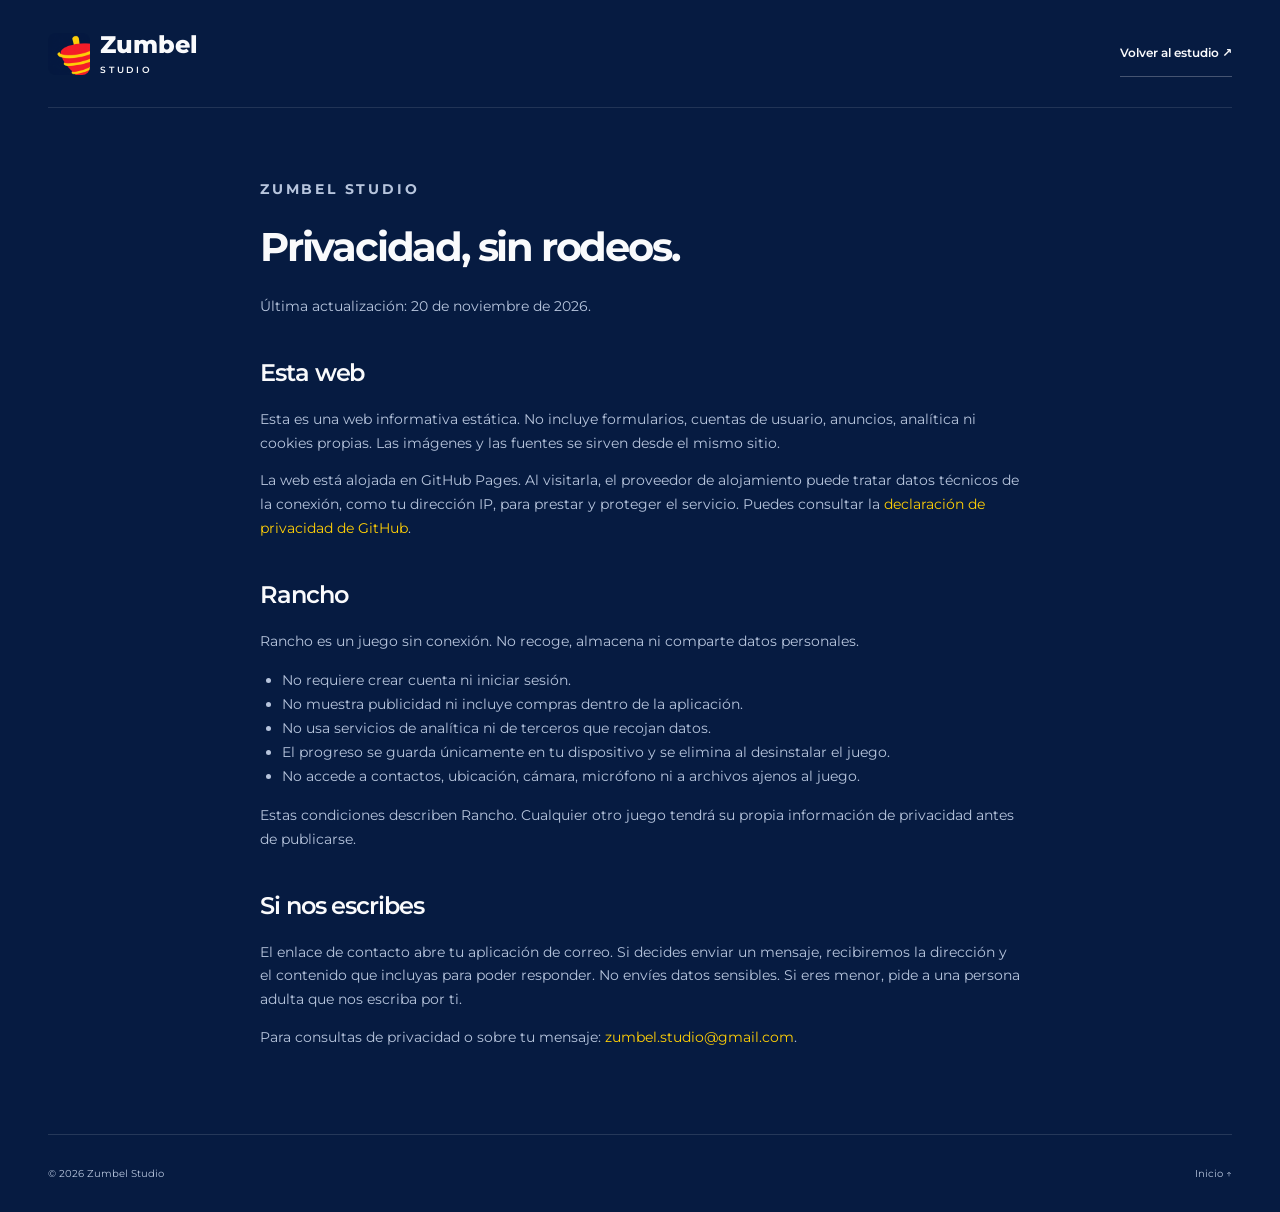
==== privacidad.html @ a20af43f "Publish Zumbel Studio website with original branding and game gallery" ====
<!doctype html><html lang="es"><head><meta charset="utf-8"><meta name="viewport" content="width=device-width,initial-scale=1"><meta name="theme-color" content="#061b41"><title>Privacidad · Zumbel Studio</title><link rel="icon" href="assets/favicon.png"><link rel="stylesheet" href="styles.css"></head><body><header class="header wrap"><a class="brand" href="index.html"><img src="assets/favicon.png" width="42" height="42" alt=""><span>Zumbel<span class="studio">STUDIO</span></span></a><a class="text-link" href="index.html">Volver al estudio ↗</a></header><main class="legal wrap"><p class="eyebrow">ZUMBEL STUDIO</p><h1>Privacidad, sin rodeos.</h1><p>Última actualización: 20 de noviembre de 2026.</p><h2>Esta web</h2><p>Esta es una web informativa estática. No incluye formularios, cuentas de usuario, anuncios, analítica ni cookies propias. Las imágenes y las fuentes se sirven desde el mismo sitio.</p><p>La web está alojada en GitHub Pages. Al visitarla, el proveedor de alojamiento puede tratar datos técnicos de la conexión, como tu dirección IP, para prestar y proteger el servicio. Puedes consultar la <a href="https://docs.github.com/es/site-policy/privacy-policies/github-general-privacy-statement">declaración de privacidad de GitHub</a>.</p><h2>Rancho</h2><p>Rancho es un juego sin conexión. No recoge, almacena ni comparte datos personales.</p><ul><li>No requiere crear cuenta ni iniciar sesión.</li><li>No muestra publicidad ni incluye compras dentro de la aplicación.</li><li>No usa servicios de analítica ni de terceros que recojan datos.</li><li>El progreso se guarda únicamente en tu dispositivo y se elimina al desinstalar el juego.</li><li>No accede a contactos, ubicación, cámara, micrófono ni a archivos ajenos al juego.</li></ul><p>Estas condiciones describen Rancho. Cualquier otro juego tendrá su propia información de privacidad antes de publicarse.</p><h2>Si nos escribes</h2><p>El enlace de contacto abre tu aplicación de correo. Si decides enviar un mensaje, recibiremos la dirección y el contenido que incluyas para poder responder. No envíes datos sensibles. Si eres menor, pide a una persona adulta que nos escriba por ti.</p><p>Para consultas de privacidad o sobre tu mensaje: <a href="mailto:zumbel.studio@gmail.com">zumbel.studio@gmail.com</a>.</p></main><footer class="footer wrap"><p>© 2026 Zumbel Studio</p><a href="index.html">Inicio ↑</a></footer></body></html>
---- styles.css ----
@font-face{font-family:Montserrat;src:url(assets/montserrat-latin-wght-normal.woff2) format("woff2");font-weight:100 900;font-display:swap}@font-face{font-family:Lora;src:url(assets/lora-latin-wght-normal.woff2) format("woff2");font-weight:400 700;font-display:swap}:root{--navy:#061b41;--navy2:#0b244b;--white:#f9fafc;--muted:#b7c5dd;--gold:#ffcf06;--red:#ff1933}*{box-sizing:border-box}html{scroll-behavior:smooth;scroll-padding-top:30px}body{margin:0;background:var(--navy);color:var(--white);font-family:Montserrat,system-ui,sans-serif;line-height:1.7}a{color:inherit;text-decoration:none}a:focus-visible{outline:3px solid var(--gold);outline-offset:6px}a:hover{color:var(--gold)}img{max-width:100%;height:auto;display:block}.wrap{width:min(1200px,calc(100% - 96px));margin-inline:auto}.header{min-height:108px;display:flex;align-items:center;justify-content:space-between;border-bottom:1px solid #ffffff1c}.brand{display:flex;align-items:center;gap:10px;font-size:24px;font-weight:800;line-height:1.1}.brand img{border-radius:8px}.studio{font-size:9px;letter-spacing:.31em;display:block;margin-top:6px;font-weight:600}.header nav{display:flex;gap:36px;font-size:13px;font-weight:600}.hero{min-height:640px;display:grid;grid-template-columns:1.05fr 1fr;align-items:center;gap:26px;padding-block:55px 80px}.eyebrow{font-size:10px;letter-spacing:.2em;font-weight:700;color:var(--gold);margin:0 0 22px}.dot{display:inline-block;width:7px;height:7px;background:var(--red);border-radius:50%;margin-right:7px}h1,h2,h3,h4,p{margin-top:0}h1{font-size:clamp(38px,4.1vw,60px);line-height:1.14;letter-spacing:-.055em;margin-bottom:26px;font-weight:700}h1 em,h2 em{font-family:Lora,Georgia,serif;color:var(--gold);font-weight:500}h1 em{display:inline-block}h2{font-size:clamp(30px,3.2vw,44px);line-height:1.2;letter-spacing:-.045em;font-weight:600}.lead{font-size:20px;color:var(--muted);line-height:1.6}.actions{display:flex;align-items:center;gap:26px;margin-top:34px;flex-wrap:wrap}.button{display:inline-flex;justify-content:space-between;gap:22px;align-items:center;min-height:50px;padding:13px 21px;border-radius:7px;font-size:12px;font-weight:700;transition:transform .2s,background .2s}.button:hover{transform:translateY(-2px)}.primary{background:var(--gold);color:var(--navy)}.primary:hover{background:#ffe377;color:var(--navy)}.text-link{font-size:12px;font-weight:600;display:inline-block;padding-block:13px;border-bottom:1px solid #ffffff40}.text-link span{margin-left:12px}.hero-art{text-align:center;position:relative}.hero-art img{width:100%;mix-blend-mode:lighten}.orbit-caption{font-size:8px;letter-spacing:.29em;color:#b8c6dc;display:block;margin-top:10px}.ribbon{border-block:1px solid #ffffff1c;color:var(--muted);font-size:13px;letter-spacing:.05em}.ribbon .wrap{display:flex;justify-content:space-between;align-items:center;gap:12px;padding-block:21px}.ribbon span{color:var(--gold)}.section{padding-block:110px}.section-heading{display:flex;justify-content:space-between;align-items:end;gap:36px;margin-bottom:42px}.section-heading h2{margin:0}.section-heading>p{font-size:12px;line-height:1.8;color:var(--muted);margin:0 0 4px}.section-heading .eyebrow{margin-bottom:14px}.featured{position:relative;display:grid;grid-template-columns:1fr 1fr;background:linear-gradient(125deg,#143655,#0b294e);border:1px solid #ffffff21;border-radius:20px;overflow:hidden;isolation:isolate}.featured-copy{padding:52px 0 45px 52px;z-index:1}.pill{display:inline-block;font-size:9px;letter-spacing:.12em;border:1px solid #e9cb7875;color:#ffe28a;padding:5px 11px;border-radius:40px}.small-label{font-size:9px;letter-spacing:.15em;color:#b7cfe0;margin:25px 0 10px}.featured h3{font-family:Lora,Georgia,serif;font-size:75px;font-weight:600;line-height:1.1;margin:0 0 20px;letter-spacing:-.06em}.featured-copy>p:not(.small-label):not(.release-note){font-size:14px;color:#d1dce8;max-width:390px}.tags{display:flex;gap:7px;flex-wrap:wrap;margin:23px 0 30px}.tags span{font-size:9px;color:#e6e3c6;background:#ffffff0b;border:1px solid #ffffff22;border-radius:5px;padding:5px 8px}.light{background:#fff5ce;color:#10294a}.light:hover{background:var(--gold);color:var(--navy)}.release-note{font-size:10px;color:#b7c5d9;margin:15px 0 0}.ranch-art{position:relative;align-self:end;padding:18px 24px 0 0}.ranch-art img{position:relative;z-index:1;filter:drop-shadow(0 16px 18px #0004)}.sun{position:absolute;width:85%;aspect-ratio:1;background:#e8b44b22;border:1px solid #ffcf0630;border-radius:50%;top:12%;left:6%}.sun:after{content:"";position:absolute;inset:20px;border:1px solid #ffcf0620;border-radius:50%}.rancho-details{display:grid;grid-template-columns:repeat(3,1fr);gap:42px;padding:39px 0 55px;border-bottom:1px solid #ffffff20;scroll-margin-top:30px}.number{font-size:9px;color:var(--gold);letter-spacing:.16em;font-weight:600}.rancho-details h4{font-size:15px;font-weight:600;margin:13px 0 9px}.rancho-details p{font-size:12px;line-height:1.85;color:var(--muted);margin:0}.collection-heading{margin:58px 0 25px;display:flex;align-items:baseline;justify-content:space-between;gap:24px}.collection-heading h3{font-size:19px;letter-spacing:-.03em;margin:0}.collection-heading p{font-size:11px;color:var(--muted);margin:0}.project-grid{display:grid;grid-template-columns:repeat(3,1fr);gap:20px}.project{padding:30px;background:#ffffff04;border:1px solid #ffffff1c;border-radius:12px}.project-mark{height:108px;font-size:60px;font-weight:700;letter-spacing:-.1em;display:flex;align-items:center;justify-content:center;gap:7px;margin-bottom:20px;color:#faf8ef}.project-mark span{color:var(--gold);transform:rotate(-12deg);display:inline-block}.letters span{color:#ff4b62;transform:translateY(-10px) rotate(10deg)}.sums span{color:#87c9c7}.project .eyebrow{font-size:8px;margin-bottom:9px}.project h3{font-size:21px;margin-bottom:12px;letter-spacing:-.04em}.project p:not(.eyebrow){font-size:12px;color:var(--muted);min-height:64px}.project-status{border-top:1px solid #ffffff16;padding-top:17px;display:block;font-size:9px;color:#b0bfd5}.studio-section{background:#0a2248;border-block:1px solid #ffffff16;padding-block:94px}.studio-grid{display:grid;grid-template-columns:1fr 1fr;gap:100px}.studio-grid h2{font-size:50px;margin-bottom:0}.studio-story .intro{font-size:20px;line-height:1.6;color:#fff;letter-spacing:-.02em}.studio-story p{font-size:13px;color:var(--muted);max-width:470px}.contact{padding-block:100px;text-align:center}.contact h2{font-size:60px;margin-bottom:18px}.contact>p:not(.eyebrow){font-size:13px;color:var(--muted)}.mail{font-size:clamp(16px,2.7vw,32px);font-weight:500;border-bottom:1px solid #ffcf0660;padding-bottom:12px;display:inline-block;overflow-wrap:anywhere;max-width:100%}.mail span{color:var(--gold);margin-left:12px}.contact .contact-note{font-size:10px!important;margin-top:27px}.footer{border-top:1px solid #ffffff20;padding-block:30px;display:flex;align-items:center;justify-content:space-between;gap:24px;font-size:10px;color:var(--muted)}.footer .brand{font-size:19px;color:#fff}.footer p{margin:0}.skip{position:absolute;left:20px;top:-100px;padding:10px;background:var(--gold);color:var(--navy);z-index:10}.skip:focus{top:10px}.legal{max-width:760px;padding-block:70px}.legal h1{font-size:40px}.legal h2{font-size:24px;margin-top:40px}.legal p,.legal li{font-size:14px;color:var(--muted)}.legal ul{padding-left:22px}.legal a{color:var(--gold)}@media(min-width:1500px){.hero{min-height:700px}}@media(max-width:900px){.wrap{width:calc(100% - 48px)}.hero{grid-template-columns:1fr 1fr;min-height:570px;gap:12px}h1{font-size:38px}.actions{gap:12px}.section{padding-block:70px}.featured-copy{padding:32px 0 32px 30px}.featured h3{font-size:60px}.featured-copy>p:not(.small-label):not(.release-note){font-size:12px}.ranch-art{padding:0;align-self:center}.studio-grid{gap:45px}.project{padding:22px}.section-heading>p br{display:none}.section-heading>p{max-width:250px}.studio-grid h2{font-size:42px}.collection-heading{align-items:start;flex-direction:column;gap:8px}}@media(max-width:620px){.wrap{width:calc(100% - 40px)}.header{min-height:86px}.header nav{gap:17px;font-size:10px}.brand{font-size:19px;gap:6px}.brand img{width:34px}.studio{font-size:7px}.hero{display:flex;flex-direction:column;align-items:stretch;padding-block:45px 35px;gap:14px}.hero-copy{text-align:center}.eyebrow{font-size:8px;letter-spacing:.15em}h1{font-size:39px;line-height:1.17}.lead{font-size:17px}.actions{justify-content:center;gap:15px}.button{font-size:11px}.hero-art{max-width:390px;margin:auto}.hero-art img{width:100%}.orbit-caption{font-size:7px;margin-top:0}.ribbon{font-size:10px}.ribbon .wrap{gap:6px;padding-block:18px}.ribbon span:last-child{display:none}.section{padding-block:60px}.section-heading{display:block;margin-bottom:28px}.section-heading h2{font-size:30px}.section-heading>p{margin-top:20px;max-width:100%}.featured{display:flex;flex-direction:column}.featured-copy{padding:32px 26px 0}.featured h3{font-size:65px}.featured-copy>p:not(.small-label):not(.release-note){font-size:13px}.ranch-art{width:100%;max-width:370px;align-self:center;margin-top:10px;padding:0 14px}.rancho-details{grid-template-columns:1fr;gap:28px;padding-block:30px 40px}.rancho-details p{max-width:310px}.collection-heading{margin-top:42px}.collection-heading h3{font-size:19px}.project-grid{grid-template-columns:1fr;gap:14px}.project{position:relative;min-height:230px;padding:26px 22px}.project-mark{float:right;font-size:48px;width:35%;height:88px;margin:0 0 0 10px}.project h3{font-size:21px}.project p:not(.eyebrow){max-width:210px;min-height:48px}.project-status{clear:both}.studio-section{padding-block:60px}.studio-grid{grid-template-columns:1fr;gap:30px}.studio-grid h2{font-size:42px}.studio-story .intro{font-size:19px}.contact{padding-block:65px}.contact h2{font-size:48px}.contact>p:not(.eyebrow){font-size:12px}.mail{font-size:18px}.mail span{margin-left:3px}.footer{display:grid;grid-template-columns:1fr auto;gap:26px 15px;font-size:9px}.footer p{justify-self:end}.footer>a:last-child{justify-self:end}.legal{padding-block:45px}.legal h1{font-size:31px}}@media(prefers-reduced-motion:reduce){html{scroll-behavior:auto}*{transition:none!important}}.gallery{padding-top:45px}.gallery-heading{display:flex;justify-content:space-between;gap:24px;margin-bottom:22px;align-items:start}.gallery-heading h3{font-size:23px;letter-spacing:-.035em;margin:0}.gallery-heading p{font-size:10px;color:var(--muted);margin:0}.gallery-grid{display:grid;grid-template-columns:1fr 1fr;gap:24px}.gallery figure{margin:0}.gallery img{width:100%;aspect-ratio:16/9;object-fit:contain;border-radius:10px;border:1px solid #ffffff26;transition:filter .2s}.gallery a:hover img{filter:brightness(1.13)}.gallery figcaption{display:flex;gap:10px;align-items:baseline;font-size:9px;color:var(--muted);margin-top:12px}.gallery figcaption>span:first-child{font-size:12px;color:#fff;font-weight:600}.gallery figcaption>span:last-child{margin-left:auto;color:var(--gold)}@media(max-width:620px){.gallery-heading{display:block}.gallery-heading p{margin-top:12px}.gallery-grid{grid-template-columns:1fr;gap:26px}}.header nav a{display:flex;align-items:center;min-height:44px}.header .brand{flex-shrink:0}.header nav{align-items:center}@media(max-width:380px){.header{flex-direction:column;align-items:flex-start;padding-block:16px;gap:10px}.header nav{width:100%;justify-content:space-between;font-size:11px;gap:20px}.hero{padding-top:34px}.ribbon{font-size:9px}.ribbon .wrap{gap:5px}}
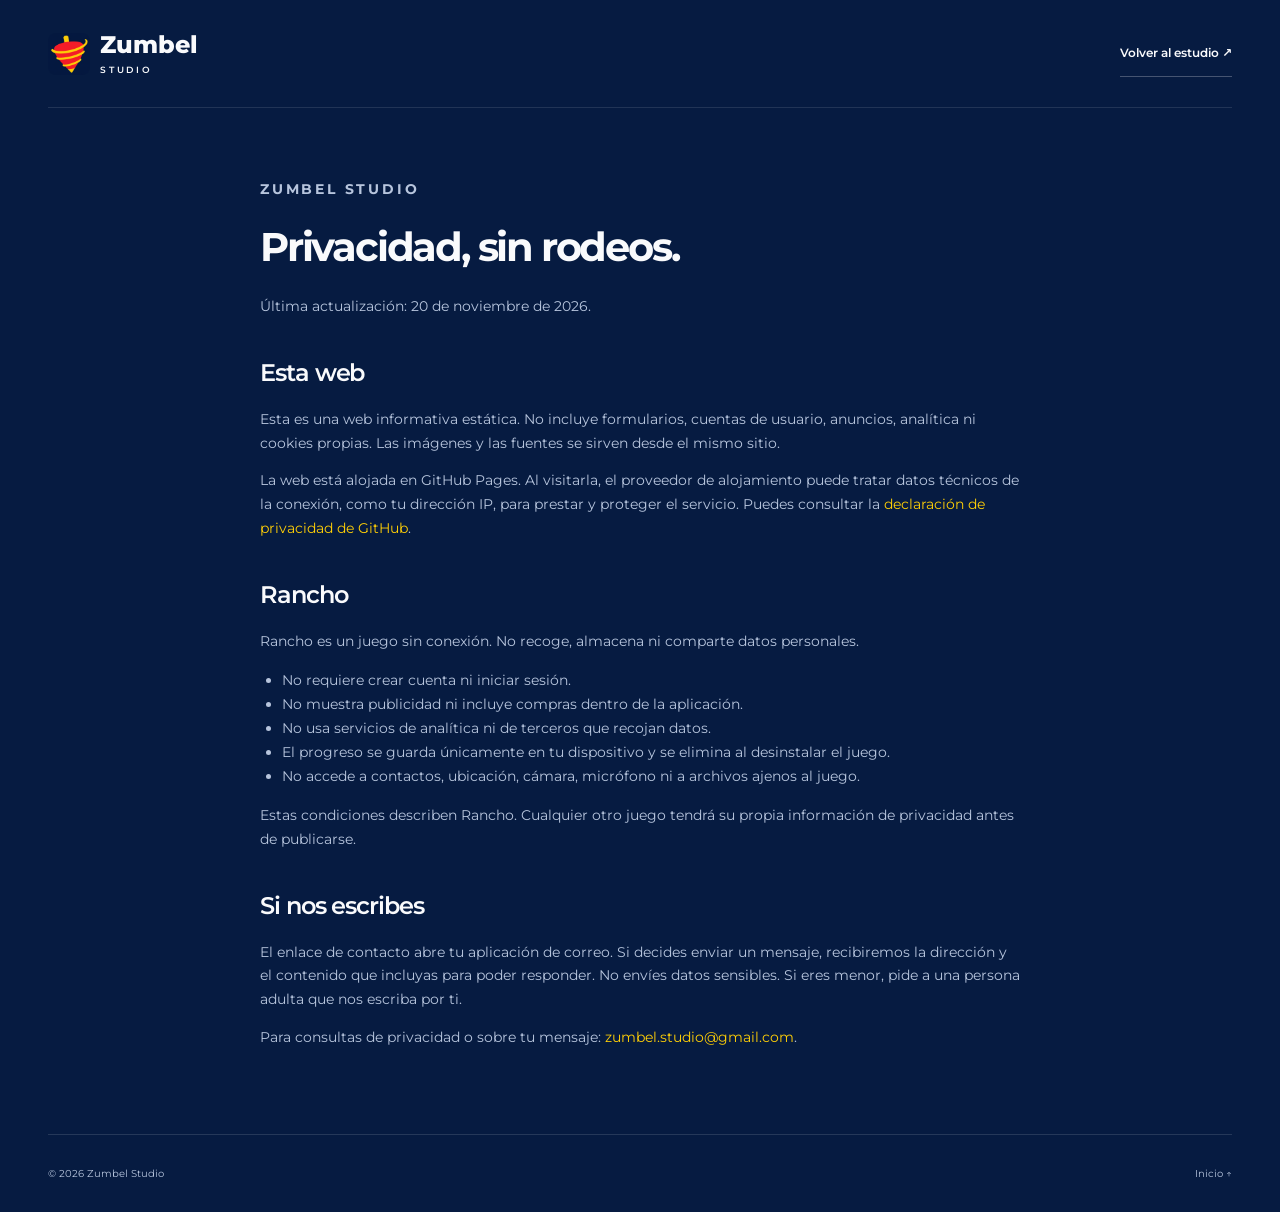
==== commit 5e290405: "Cache-bust favicon on privacy page" ====
--- a/privacidad.html
+++ b/privacidad.html
@@ -1 +1 @@
-<!doctype html><html lang="es"><head><meta charset="utf-8"><meta name="viewport" content="width=device-width,initial-scale=1"><meta name="theme-color" content="#061b41"><title>Privacidad · Zumbel Studio</title><link rel="icon" href="assets/favicon.png"><link rel="stylesheet" href="styles.css"></head><body><header class="header wrap"><a class="brand" href="index.html"><img src="assets/favicon.png" width="42" height="42" alt=""><span>Zumbel<span class="studio">STUDIO</span></span></a><a class="text-link" href="index.html">Volver al estudio ↗</a></header><main class="legal wrap"><p class="eyebrow">ZUMBEL STUDIO</p><h1>Privacidad, sin rodeos.</h1><p>Última actualización: 20 de noviembre de 2026.</p><h2>Esta web</h2><p>Esta es una web informativa estática. No incluye formularios, cuentas de usuario, anuncios, analítica ni cookies propias. Las imágenes y las fuentes se sirven desde el mismo sitio.</p><p>La web está alojada en GitHub Pages. Al visitarla, el proveedor de alojamiento puede tratar datos técnicos de la conexión, como tu dirección IP, para prestar y proteger el servicio. Puedes consultar la <a href="https://docs.github.com/es/site-policy/privacy-policies/github-general-privacy-statement">declaración de privacidad de GitHub</a>.</p><h2>Rancho</h2><p>Rancho es un juego sin conexión. No recoge, almacena ni comparte datos personales.</p><ul><li>No requiere crear cuenta ni iniciar sesión.</li><li>No muestra publicidad ni incluye compras dentro de la aplicación.</li><li>No usa servicios de analítica ni de terceros que recojan datos.</li><li>El progreso se guarda únicamente en tu dispositivo y se elimina al desinstalar el juego.</li><li>No accede a contactos, ubicación, cámara, micrófono ni a archivos ajenos al juego.</li></ul><p>Estas condiciones describen Rancho. Cualquier otro juego tendrá su propia información de privacidad antes de publicarse.</p><h2>Si nos escribes</h2><p>El enlace de contacto abre tu aplicación de correo. Si decides enviar un mensaje, recibiremos la dirección y el contenido que incluyas para poder responder. No envíes datos sensibles. Si eres menor, pide a una persona adulta que nos escriba por ti.</p><p>Para consultas de privacidad o sobre tu mensaje: <a href="mailto:zumbel.studio@gmail.com">zumbel.studio@gmail.com</a>.</p></main><footer class="footer wrap"><p>© 2026 Zumbel Studio</p><a href="index.html">Inicio ↑</a></footer></body></html>+<!doctype html><html lang="es"><head><meta charset="utf-8"><meta name="viewport" content="width=device-width,initial-scale=1"><meta name="theme-color" content="#061b41"><title>Privacidad · Zumbel Studio</title><link rel="icon" href="assets/favicon.png?v=2"><link rel="stylesheet" href="styles.css"></head><body><header class="header wrap"><a class="brand" href="index.html"><img src="assets/favicon.png?v=2" width="42" height="42" alt=""><span>Zumbel<span class="studio">STUDIO</span></span></a><a class="text-link" href="index.html">Volver al estudio ↗</a></header><main class="legal wrap"><p class="eyebrow">ZUMBEL STUDIO</p><h1>Privacidad, sin rodeos.</h1><p>Última actualización: 20 de noviembre de 2026.</p><h2>Esta web</h2><p>Esta es una web informativa estática. No incluye formularios, cuentas de usuario, anuncios, analítica ni cookies propias. Las imágenes y las fuentes se sirven desde el mismo sitio.</p><p>La web está alojada en GitHub Pages. Al visitarla, el proveedor de alojamiento puede tratar datos técnicos de la conexión, como tu dirección IP, para prestar y proteger el servicio. Puedes consultar la <a href="https://docs.github.com/es/site-policy/privacy-policies/github-general-privacy-statement">declaración de privacidad de GitHub</a>.</p><h2>Rancho</h2><p>Rancho es un juego sin conexión. No recoge, almacena ni comparte datos personales.</p><ul><li>No requiere crear cuenta ni iniciar sesión.</li><li>No muestra publicidad ni incluye compras dentro de la aplicación.</li><li>No usa servicios de analítica ni de terceros que recojan datos.</li><li>El progreso se guarda únicamente en tu dispositivo y se elimina al desinstalar el juego.</li><li>No accede a contactos, ubicación, cámara, micrófono ni a archivos ajenos al juego.</li></ul><p>Estas condiciones describen Rancho. Cualquier otro juego tendrá su propia información de privacidad antes de publicarse.</p><h2>Si nos escribes</h2><p>El enlace de contacto abre tu aplicación de correo. Si decides enviar un mensaje, recibiremos la dirección y el contenido que incluyas para poder responder. No envíes datos sensibles. Si eres menor, pide a una persona adulta que nos escriba por ti.</p><p>Para consultas de privacidad o sobre tu mensaje: <a href="mailto:zumbel.studio@gmail.com">zumbel.studio@gmail.com</a>.</p></main><footer class="footer wrap"><p>© 2026 Zumbel Studio</p><a href="index.html">Inicio ↑</a></footer></body></html>
--- a/styles.css
+++ b/styles.css
@@ -1 +1,2 @@
 @font-face{font-family:Montserrat;src:url(assets/montserrat-latin-wght-normal.woff2) format("woff2");font-weight:100 900;font-display:swap}@font-face{font-family:Lora;src:url(assets/lora-latin-wght-normal.woff2) format("woff2");font-weight:400 700;font-display:swap}:root{--navy:#061b41;--navy2:#0b244b;--white:#f9fafc;--muted:#b7c5dd;--gold:#ffcf06;--red:#ff1933}*{box-sizing:border-box}html{scroll-behavior:smooth;scroll-padding-top:30px}body{margin:0;background:var(--navy);color:var(--white);font-family:Montserrat,system-ui,sans-serif;line-height:1.7}a{color:inherit;text-decoration:none}a:focus-visible{outline:3px solid var(--gold);outline-offset:6px}a:hover{color:var(--gold)}img{max-width:100%;height:auto;display:block}.wrap{width:min(1200px,calc(100% - 96px));margin-inline:auto}.header{min-height:108px;display:flex;align-items:center;justify-content:space-between;border-bottom:1px solid #ffffff1c}.brand{display:flex;align-items:center;gap:10px;font-size:24px;font-weight:800;line-height:1.1}.brand img{border-radius:8px}.studio{font-size:9px;letter-spacing:.31em;display:block;margin-top:6px;font-weight:600}.header nav{display:flex;gap:36px;font-size:13px;font-weight:600}.hero{min-height:640px;display:grid;grid-template-columns:1.05fr 1fr;align-items:center;gap:26px;padding-block:55px 80px}.eyebrow{font-size:10px;letter-spacing:.2em;font-weight:700;color:var(--gold);margin:0 0 22px}.dot{display:inline-block;width:7px;height:7px;background:var(--red);border-radius:50%;margin-right:7px}h1,h2,h3,h4,p{margin-top:0}h1{font-size:clamp(38px,4.1vw,60px);line-height:1.14;letter-spacing:-.055em;margin-bottom:26px;font-weight:700}h1 em,h2 em{font-family:Lora,Georgia,serif;color:var(--gold);font-weight:500}h1 em{display:inline-block}h2{font-size:clamp(30px,3.2vw,44px);line-height:1.2;letter-spacing:-.045em;font-weight:600}.lead{font-size:20px;color:var(--muted);line-height:1.6}.actions{display:flex;align-items:center;gap:26px;margin-top:34px;flex-wrap:wrap}.button{display:inline-flex;justify-content:space-between;gap:22px;align-items:center;min-height:50px;padding:13px 21px;border-radius:7px;font-size:12px;font-weight:700;transition:transform .2s,background .2s}.button:hover{transform:translateY(-2px)}.primary{background:var(--gold);color:var(--navy)}.primary:hover{background:#ffe377;color:var(--navy)}.text-link{font-size:12px;font-weight:600;display:inline-block;padding-block:13px;border-bottom:1px solid #ffffff40}.text-link span{margin-left:12px}.hero-art{text-align:center;position:relative}.hero-art img{width:100%;mix-blend-mode:lighten}.orbit-caption{font-size:8px;letter-spacing:.29em;color:#b8c6dc;display:block;margin-top:10px}.ribbon{border-block:1px solid #ffffff1c;color:var(--muted);font-size:13px;letter-spacing:.05em}.ribbon .wrap{display:flex;justify-content:space-between;align-items:center;gap:12px;padding-block:21px}.ribbon span{color:var(--gold)}.section{padding-block:110px}.section-heading{display:flex;justify-content:space-between;align-items:end;gap:36px;margin-bottom:42px}.section-heading h2{margin:0}.section-heading>p{font-size:12px;line-height:1.8;color:var(--muted);margin:0 0 4px}.section-heading .eyebrow{margin-bottom:14px}.featured{position:relative;display:grid;grid-template-columns:1fr 1fr;background:linear-gradient(125deg,#143655,#0b294e);border:1px solid #ffffff21;border-radius:20px;overflow:hidden;isolation:isolate}.featured-copy{padding:52px 0 45px 52px;z-index:1}.pill{display:inline-block;font-size:9px;letter-spacing:.12em;border:1px solid #e9cb7875;color:#ffe28a;padding:5px 11px;border-radius:40px}.small-label{font-size:9px;letter-spacing:.15em;color:#b7cfe0;margin:25px 0 10px}.featured h3{font-family:Lora,Georgia,serif;font-size:75px;font-weight:600;line-height:1.1;margin:0 0 20px;letter-spacing:-.06em}.featured-copy>p:not(.small-label):not(.release-note){font-size:14px;color:#d1dce8;max-width:390px}.tags{display:flex;gap:7px;flex-wrap:wrap;margin:23px 0 30px}.tags span{font-size:9px;color:#e6e3c6;background:#ffffff0b;border:1px solid #ffffff22;border-radius:5px;padding:5px 8px}.light{background:#fff5ce;color:#10294a}.light:hover{background:var(--gold);color:var(--navy)}.release-note{font-size:10px;color:#b7c5d9;margin:15px 0 0}.ranch-art{position:relative;align-self:end;padding:18px 24px 0 0}.ranch-art img{position:relative;z-index:1;filter:drop-shadow(0 16px 18px #0004)}.sun{position:absolute;width:85%;aspect-ratio:1;background:#e8b44b22;border:1px solid #ffcf0630;border-radius:50%;top:12%;left:6%}.sun:after{content:"";position:absolute;inset:20px;border:1px solid #ffcf0620;border-radius:50%}.rancho-details{display:grid;grid-template-columns:repeat(3,1fr);gap:42px;padding:39px 0 55px;border-bottom:1px solid #ffffff20;scroll-margin-top:30px}.number{font-size:9px;color:var(--gold);letter-spacing:.16em;font-weight:600}.rancho-details h4{font-size:15px;font-weight:600;margin:13px 0 9px}.rancho-details p{font-size:12px;line-height:1.85;color:var(--muted);margin:0}.collection-heading{margin:58px 0 25px;display:flex;align-items:baseline;justify-content:space-between;gap:24px}.collection-heading h3{font-size:19px;letter-spacing:-.03em;margin:0}.collection-heading p{font-size:11px;color:var(--muted);margin:0}.project-grid{display:grid;grid-template-columns:repeat(3,1fr);gap:20px}.project{padding:30px;background:#ffffff04;border:1px solid #ffffff1c;border-radius:12px}.project-mark{height:108px;font-size:60px;font-weight:700;letter-spacing:-.1em;display:flex;align-items:center;justify-content:center;gap:7px;margin-bottom:20px;color:#faf8ef}.project-mark span{color:var(--gold);transform:rotate(-12deg);display:inline-block}.letters span{color:#ff4b62;transform:translateY(-10px) rotate(10deg)}.sums span{color:#87c9c7}.project .eyebrow{font-size:8px;margin-bottom:9px}.project h3{font-size:21px;margin-bottom:12px;letter-spacing:-.04em}.project p:not(.eyebrow){font-size:12px;color:var(--muted);min-height:64px}.project-status{border-top:1px solid #ffffff16;padding-top:17px;display:block;font-size:9px;color:#b0bfd5}.studio-section{background:#0a2248;border-block:1px solid #ffffff16;padding-block:94px}.studio-grid{display:grid;grid-template-columns:1fr 1fr;gap:100px}.studio-grid h2{font-size:50px;margin-bottom:0}.studio-story .intro{font-size:20px;line-height:1.6;color:#fff;letter-spacing:-.02em}.studio-story p{font-size:13px;color:var(--muted);max-width:470px}.contact{padding-block:100px;text-align:center}.contact h2{font-size:60px;margin-bottom:18px}.contact>p:not(.eyebrow){font-size:13px;color:var(--muted)}.mail{font-size:clamp(16px,2.7vw,32px);font-weight:500;border-bottom:1px solid #ffcf0660;padding-bottom:12px;display:inline-block;overflow-wrap:anywhere;max-width:100%}.mail span{color:var(--gold);margin-left:12px}.contact .contact-note{font-size:10px!important;margin-top:27px}.footer{border-top:1px solid #ffffff20;padding-block:30px;display:flex;align-items:center;justify-content:space-between;gap:24px;font-size:10px;color:var(--muted)}.footer .brand{font-size:19px;color:#fff}.footer p{margin:0}.skip{position:absolute;left:20px;top:-100px;padding:10px;background:var(--gold);color:var(--navy);z-index:10}.skip:focus{top:10px}.legal{max-width:760px;padding-block:70px}.legal h1{font-size:40px}.legal h2{font-size:24px;margin-top:40px}.legal p,.legal li{font-size:14px;color:var(--muted)}.legal ul{padding-left:22px}.legal a{color:var(--gold)}@media(min-width:1500px){.hero{min-height:700px}}@media(max-width:900px){.wrap{width:calc(100% - 48px)}.hero{grid-template-columns:1fr 1fr;min-height:570px;gap:12px}h1{font-size:38px}.actions{gap:12px}.section{padding-block:70px}.featured-copy{padding:32px 0 32px 30px}.featured h3{font-size:60px}.featured-copy>p:not(.small-label):not(.release-note){font-size:12px}.ranch-art{padding:0;align-self:center}.studio-grid{gap:45px}.project{padding:22px}.section-heading>p br{display:none}.section-heading>p{max-width:250px}.studio-grid h2{font-size:42px}.collection-heading{align-items:start;flex-direction:column;gap:8px}}@media(max-width:620px){.wrap{width:calc(100% - 40px)}.header{min-height:86px}.header nav{gap:17px;font-size:10px}.brand{font-size:19px;gap:6px}.brand img{width:34px}.studio{font-size:7px}.hero{display:flex;flex-direction:column;align-items:stretch;padding-block:45px 35px;gap:14px}.hero-copy{text-align:center}.eyebrow{font-size:8px;letter-spacing:.15em}h1{font-size:39px;line-height:1.17}.lead{font-size:17px}.actions{justify-content:center;gap:15px}.button{font-size:11px}.hero-art{max-width:390px;margin:auto}.hero-art img{width:100%}.orbit-caption{font-size:7px;margin-top:0}.ribbon{font-size:10px}.ribbon .wrap{gap:6px;padding-block:18px}.ribbon span:last-child{display:none}.section{padding-block:60px}.section-heading{display:block;margin-bottom:28px}.section-heading h2{font-size:30px}.section-heading>p{margin-top:20px;max-width:100%}.featured{display:flex;flex-direction:column}.featured-copy{padding:32px 26px 0}.featured h3{font-size:65px}.featured-copy>p:not(.small-label):not(.release-note){font-size:13px}.ranch-art{width:100%;max-width:370px;align-self:center;margin-top:10px;padding:0 14px}.rancho-details{grid-template-columns:1fr;gap:28px;padding-block:30px 40px}.rancho-details p{max-width:310px}.collection-heading{margin-top:42px}.collection-heading h3{font-size:19px}.project-grid{grid-template-columns:1fr;gap:14px}.project{position:relative;min-height:230px;padding:26px 22px}.project-mark{float:right;font-size:48px;width:35%;height:88px;margin:0 0 0 10px}.project h3{font-size:21px}.project p:not(.eyebrow){max-width:210px;min-height:48px}.project-status{clear:both}.studio-section{padding-block:60px}.studio-grid{grid-template-columns:1fr;gap:30px}.studio-grid h2{font-size:42px}.studio-story .intro{font-size:19px}.contact{padding-block:65px}.contact h2{font-size:48px}.contact>p:not(.eyebrow){font-size:12px}.mail{font-size:18px}.mail span{margin-left:3px}.footer{display:grid;grid-template-columns:1fr auto;gap:26px 15px;font-size:9px}.footer p{justify-self:end}.footer>a:last-child{justify-self:end}.legal{padding-block:45px}.legal h1{font-size:31px}}@media(prefers-reduced-motion:reduce){html{scroll-behavior:auto}*{transition:none!important}}.gallery{padding-top:45px}.gallery-heading{display:flex;justify-content:space-between;gap:24px;margin-bottom:22px;align-items:start}.gallery-heading h3{font-size:23px;letter-spacing:-.035em;margin:0}.gallery-heading p{font-size:10px;color:var(--muted);margin:0}.gallery-grid{display:grid;grid-template-columns:1fr 1fr;gap:24px}.gallery figure{margin:0}.gallery img{width:100%;aspect-ratio:16/9;object-fit:contain;border-radius:10px;border:1px solid #ffffff26;transition:filter .2s}.gallery a:hover img{filter:brightness(1.13)}.gallery figcaption{display:flex;gap:10px;align-items:baseline;font-size:9px;color:var(--muted);margin-top:12px}.gallery figcaption>span:first-child{font-size:12px;color:#fff;font-weight:600}.gallery figcaption>span:last-child{margin-left:auto;color:var(--gold)}@media(max-width:620px){.gallery-heading{display:block}.gallery-heading p{margin-top:12px}.gallery-grid{grid-template-columns:1fr;gap:26px}}.header nav a{display:flex;align-items:center;min-height:44px}.header .brand{flex-shrink:0}.header nav{align-items:center}@media(max-width:380px){.header{flex-direction:column;align-items:flex-start;padding-block:16px;gap:10px}.header nav{width:100%;justify-content:space-between;font-size:11px;gap:20px}.hero{padding-top:34px}.ribbon{font-size:9px}.ribbon .wrap{gap:5px}}
+.video-section{padding-top:80px}.video-frame{border-radius:12px;overflow:hidden;border:1px solid #ffffff26;background:#04122e}.video-frame video{width:100%;height:auto;display:block}.video-caption{font-size:10px;color:var(--muted);margin:12px 0 0}
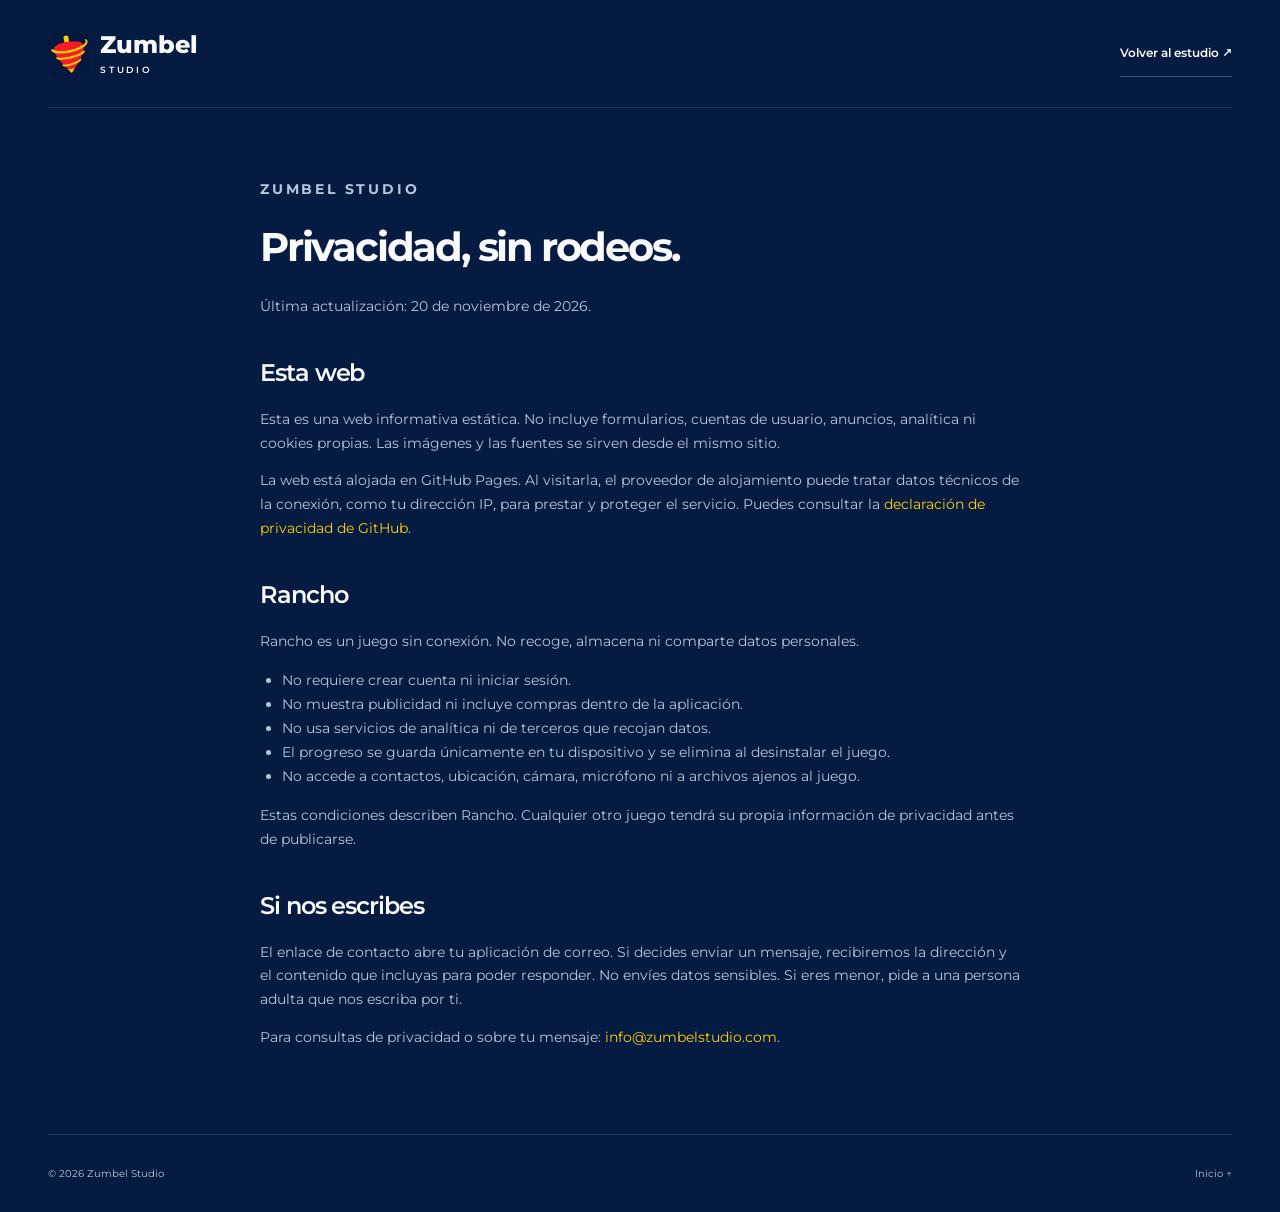
==== commit 44a9de6f: "Use verified domain contact address" ====
--- a/privacidad.html
+++ b/privacidad.html
@@ -1 +1 @@
-<!doctype html><html lang="es"><head><meta charset="utf-8"><meta name="viewport" content="width=device-width,initial-scale=1"><meta name="theme-color" content="#061b41"><title>Privacidad · Zumbel Studio</title><link rel="icon" href="assets/favicon.png?v=2"><link rel="stylesheet" href="styles.css"></head><body><header class="header wrap"><a class="brand" href="index.html"><img src="assets/favicon.png?v=2" width="42" height="42" alt=""><span>Zumbel<span class="studio">STUDIO</span></span></a><a class="text-link" href="index.html">Volver al estudio ↗</a></header><main class="legal wrap"><p class="eyebrow">ZUMBEL STUDIO</p><h1>Privacidad, sin rodeos.</h1><p>Última actualización: 20 de noviembre de 2026.</p><h2>Esta web</h2><p>Esta es una web informativa estática. No incluye formularios, cuentas de usuario, anuncios, analítica ni cookies propias. Las imágenes y las fuentes se sirven desde el mismo sitio.</p><p>La web está alojada en GitHub Pages. Al visitarla, el proveedor de alojamiento puede tratar datos técnicos de la conexión, como tu dirección IP, para prestar y proteger el servicio. Puedes consultar la <a href="https://docs.github.com/es/site-policy/privacy-policies/github-general-privacy-statement">declaración de privacidad de GitHub</a>.</p><h2>Rancho</h2><p>Rancho es un juego sin conexión. No recoge, almacena ni comparte datos personales.</p><ul><li>No requiere crear cuenta ni iniciar sesión.</li><li>No muestra publicidad ni incluye compras dentro de la aplicación.</li><li>No usa servicios de analítica ni de terceros que recojan datos.</li><li>El progreso se guarda únicamente en tu dispositivo y se elimina al desinstalar el juego.</li><li>No accede a contactos, ubicación, cámara, micrófono ni a archivos ajenos al juego.</li></ul><p>Estas condiciones describen Rancho. Cualquier otro juego tendrá su propia información de privacidad antes de publicarse.</p><h2>Si nos escribes</h2><p>El enlace de contacto abre tu aplicación de correo. Si decides enviar un mensaje, recibiremos la dirección y el contenido que incluyas para poder responder. No envíes datos sensibles. Si eres menor, pide a una persona adulta que nos escriba por ti.</p><p>Para consultas de privacidad o sobre tu mensaje: <a href="mailto:zumbel.studio@gmail.com">zumbel.studio@gmail.com</a>.</p></main><footer class="footer wrap"><p>© 2026 Zumbel Studio</p><a href="index.html">Inicio ↑</a></footer></body></html>+<!doctype html><html lang="es"><head><meta charset="utf-8"><meta name="viewport" content="width=device-width,initial-scale=1"><meta name="theme-color" content="#061b41"><title>Privacidad · Zumbel Studio</title><link rel="icon" href="assets/favicon.png?v=2"><link rel="stylesheet" href="styles.css?v=20261120-video-fit"></head><body><header class="header wrap"><a class="brand" href="index.html"><img src="assets/favicon.png?v=2" width="42" height="42" alt=""><span>Zumbel<span class="studio">STUDIO</span></span></a><a class="text-link" href="index.html">Volver al estudio ↗</a></header><main class="legal wrap"><p class="eyebrow">ZUMBEL STUDIO</p><h1>Privacidad, sin rodeos.</h1><p>Última actualización: 20 de noviembre de 2026.</p><h2>Esta web</h2><p>Esta es una web informativa estática. No incluye formularios, cuentas de usuario, anuncios, analítica ni cookies propias. Las imágenes y las fuentes se sirven desde el mismo sitio.</p><p>La web está alojada en GitHub Pages. Al visitarla, el proveedor de alojamiento puede tratar datos técnicos de la conexión, como tu dirección IP, para prestar y proteger el servicio. Puedes consultar la <a href="https://docs.github.com/es/site-policy/privacy-policies/github-general-privacy-statement">declaración de privacidad de GitHub</a>.</p><h2>Rancho</h2><p>Rancho es un juego sin conexión. No recoge, almacena ni comparte datos personales.</p><ul><li>No requiere crear cuenta ni iniciar sesión.</li><li>No muestra publicidad ni incluye compras dentro de la aplicación.</li><li>No usa servicios de analítica ni de terceros que recojan datos.</li><li>El progreso se guarda únicamente en tu dispositivo y se elimina al desinstalar el juego.</li><li>No accede a contactos, ubicación, cámara, micrófono ni a archivos ajenos al juego.</li></ul><p>Estas condiciones describen Rancho. Cualquier otro juego tendrá su propia información de privacidad antes de publicarse.</p><h2>Si nos escribes</h2><p>El enlace de contacto abre tu aplicación de correo. Si decides enviar un mensaje, recibiremos la dirección y el contenido que incluyas para poder responder. No envíes datos sensibles. Si eres menor, pide a una persona adulta que nos escriba por ti.</p><p>Para consultas de privacidad o sobre tu mensaje: <a href="mailto:info@zumbelstudio.com">info@zumbelstudio.com</a>.</p></main><footer class="footer wrap"><p>© 2026 Zumbel Studio</p><a href="index.html">Inicio ↑</a></footer></body></html>
--- a/styles.css
+++ b/styles.css
@@ -1,2 +1,2 @@
 @font-face{font-family:Montserrat;src:url(assets/montserrat-latin-wght-normal.woff2) format("woff2");font-weight:100 900;font-display:swap}@font-face{font-family:Lora;src:url(assets/lora-latin-wght-normal.woff2) format("woff2");font-weight:400 700;font-display:swap}:root{--navy:#061b41;--navy2:#0b244b;--white:#f9fafc;--muted:#b7c5dd;--gold:#ffcf06;--red:#ff1933}*{box-sizing:border-box}html{scroll-behavior:smooth;scroll-padding-top:30px}body{margin:0;background:var(--navy);color:var(--white);font-family:Montserrat,system-ui,sans-serif;line-height:1.7}a{color:inherit;text-decoration:none}a:focus-visible{outline:3px solid var(--gold);outline-offset:6px}a:hover{color:var(--gold)}img{max-width:100%;height:auto;display:block}.wrap{width:min(1200px,calc(100% - 96px));margin-inline:auto}.header{min-height:108px;display:flex;align-items:center;justify-content:space-between;border-bottom:1px solid #ffffff1c}.brand{display:flex;align-items:center;gap:10px;font-size:24px;font-weight:800;line-height:1.1}.brand img{border-radius:8px}.studio{font-size:9px;letter-spacing:.31em;display:block;margin-top:6px;font-weight:600}.header nav{display:flex;gap:36px;font-size:13px;font-weight:600}.hero{min-height:640px;display:grid;grid-template-columns:1.05fr 1fr;align-items:center;gap:26px;padding-block:55px 80px}.eyebrow{font-size:10px;letter-spacing:.2em;font-weight:700;color:var(--gold);margin:0 0 22px}.dot{display:inline-block;width:7px;height:7px;background:var(--red);border-radius:50%;margin-right:7px}h1,h2,h3,h4,p{margin-top:0}h1{font-size:clamp(38px,4.1vw,60px);line-height:1.14;letter-spacing:-.055em;margin-bottom:26px;font-weight:700}h1 em,h2 em{font-family:Lora,Georgia,serif;color:var(--gold);font-weight:500}h1 em{display:inline-block}h2{font-size:clamp(30px,3.2vw,44px);line-height:1.2;letter-spacing:-.045em;font-weight:600}.lead{font-size:20px;color:var(--muted);line-height:1.6}.actions{display:flex;align-items:center;gap:26px;margin-top:34px;flex-wrap:wrap}.button{display:inline-flex;justify-content:space-between;gap:22px;align-items:center;min-height:50px;padding:13px 21px;border-radius:7px;font-size:12px;font-weight:700;transition:transform .2s,background .2s}.button:hover{transform:translateY(-2px)}.primary{background:var(--gold);color:var(--navy)}.primary:hover{background:#ffe377;color:var(--navy)}.text-link{font-size:12px;font-weight:600;display:inline-block;padding-block:13px;border-bottom:1px solid #ffffff40}.text-link span{margin-left:12px}.hero-art{text-align:center;position:relative}.hero-art img{width:100%;mix-blend-mode:lighten}.orbit-caption{font-size:8px;letter-spacing:.29em;color:#b8c6dc;display:block;margin-top:10px}.ribbon{border-block:1px solid #ffffff1c;color:var(--muted);font-size:13px;letter-spacing:.05em}.ribbon .wrap{display:flex;justify-content:space-between;align-items:center;gap:12px;padding-block:21px}.ribbon span{color:var(--gold)}.section{padding-block:110px}.section-heading{display:flex;justify-content:space-between;align-items:end;gap:36px;margin-bottom:42px}.section-heading h2{margin:0}.section-heading>p{font-size:12px;line-height:1.8;color:var(--muted);margin:0 0 4px}.section-heading .eyebrow{margin-bottom:14px}.featured{position:relative;display:grid;grid-template-columns:1fr 1fr;background:linear-gradient(125deg,#143655,#0b294e);border:1px solid #ffffff21;border-radius:20px;overflow:hidden;isolation:isolate}.featured-copy{padding:52px 0 45px 52px;z-index:1}.pill{display:inline-block;font-size:9px;letter-spacing:.12em;border:1px solid #e9cb7875;color:#ffe28a;padding:5px 11px;border-radius:40px}.small-label{font-size:9px;letter-spacing:.15em;color:#b7cfe0;margin:25px 0 10px}.featured h3{font-family:Lora,Georgia,serif;font-size:75px;font-weight:600;line-height:1.1;margin:0 0 20px;letter-spacing:-.06em}.featured-copy>p:not(.small-label):not(.release-note){font-size:14px;color:#d1dce8;max-width:390px}.tags{display:flex;gap:7px;flex-wrap:wrap;margin:23px 0 30px}.tags span{font-size:9px;color:#e6e3c6;background:#ffffff0b;border:1px solid #ffffff22;border-radius:5px;padding:5px 8px}.light{background:#fff5ce;color:#10294a}.light:hover{background:var(--gold);color:var(--navy)}.release-note{font-size:10px;color:#b7c5d9;margin:15px 0 0}.ranch-art{position:relative;align-self:end;padding:18px 24px 0 0}.ranch-art img{position:relative;z-index:1;filter:drop-shadow(0 16px 18px #0004)}.sun{position:absolute;width:85%;aspect-ratio:1;background:#e8b44b22;border:1px solid #ffcf0630;border-radius:50%;top:12%;left:6%}.sun:after{content:"";position:absolute;inset:20px;border:1px solid #ffcf0620;border-radius:50%}.rancho-details{display:grid;grid-template-columns:repeat(3,1fr);gap:42px;padding:39px 0 55px;border-bottom:1px solid #ffffff20;scroll-margin-top:30px}.number{font-size:9px;color:var(--gold);letter-spacing:.16em;font-weight:600}.rancho-details h4{font-size:15px;font-weight:600;margin:13px 0 9px}.rancho-details p{font-size:12px;line-height:1.85;color:var(--muted);margin:0}.collection-heading{margin:58px 0 25px;display:flex;align-items:baseline;justify-content:space-between;gap:24px}.collection-heading h3{font-size:19px;letter-spacing:-.03em;margin:0}.collection-heading p{font-size:11px;color:var(--muted);margin:0}.project-grid{display:grid;grid-template-columns:repeat(3,1fr);gap:20px}.project{padding:30px;background:#ffffff04;border:1px solid #ffffff1c;border-radius:12px}.project-mark{height:108px;font-size:60px;font-weight:700;letter-spacing:-.1em;display:flex;align-items:center;justify-content:center;gap:7px;margin-bottom:20px;color:#faf8ef}.project-mark span{color:var(--gold);transform:rotate(-12deg);display:inline-block}.letters span{color:#ff4b62;transform:translateY(-10px) rotate(10deg)}.sums span{color:#87c9c7}.project .eyebrow{font-size:8px;margin-bottom:9px}.project h3{font-size:21px;margin-bottom:12px;letter-spacing:-.04em}.project p:not(.eyebrow){font-size:12px;color:var(--muted);min-height:64px}.project-status{border-top:1px solid #ffffff16;padding-top:17px;display:block;font-size:9px;color:#b0bfd5}.studio-section{background:#0a2248;border-block:1px solid #ffffff16;padding-block:94px}.studio-grid{display:grid;grid-template-columns:1fr 1fr;gap:100px}.studio-grid h2{font-size:50px;margin-bottom:0}.studio-story .intro{font-size:20px;line-height:1.6;color:#fff;letter-spacing:-.02em}.studio-story p{font-size:13px;color:var(--muted);max-width:470px}.contact{padding-block:100px;text-align:center}.contact h2{font-size:60px;margin-bottom:18px}.contact>p:not(.eyebrow){font-size:13px;color:var(--muted)}.mail{font-size:clamp(16px,2.7vw,32px);font-weight:500;border-bottom:1px solid #ffcf0660;padding-bottom:12px;display:inline-block;overflow-wrap:anywhere;max-width:100%}.mail span{color:var(--gold);margin-left:12px}.contact .contact-note{font-size:10px!important;margin-top:27px}.footer{border-top:1px solid #ffffff20;padding-block:30px;display:flex;align-items:center;justify-content:space-between;gap:24px;font-size:10px;color:var(--muted)}.footer .brand{font-size:19px;color:#fff}.footer p{margin:0}.skip{position:absolute;left:20px;top:-100px;padding:10px;background:var(--gold);color:var(--navy);z-index:10}.skip:focus{top:10px}.legal{max-width:760px;padding-block:70px}.legal h1{font-size:40px}.legal h2{font-size:24px;margin-top:40px}.legal p,.legal li{font-size:14px;color:var(--muted)}.legal ul{padding-left:22px}.legal a{color:var(--gold)}@media(min-width:1500px){.hero{min-height:700px}}@media(max-width:900px){.wrap{width:calc(100% - 48px)}.hero{grid-template-columns:1fr 1fr;min-height:570px;gap:12px}h1{font-size:38px}.actions{gap:12px}.section{padding-block:70px}.featured-copy{padding:32px 0 32px 30px}.featured h3{font-size:60px}.featured-copy>p:not(.small-label):not(.release-note){font-size:12px}.ranch-art{padding:0;align-self:center}.studio-grid{gap:45px}.project{padding:22px}.section-heading>p br{display:none}.section-heading>p{max-width:250px}.studio-grid h2{font-size:42px}.collection-heading{align-items:start;flex-direction:column;gap:8px}}@media(max-width:620px){.wrap{width:calc(100% - 40px)}.header{min-height:86px}.header nav{gap:17px;font-size:10px}.brand{font-size:19px;gap:6px}.brand img{width:34px}.studio{font-size:7px}.hero{display:flex;flex-direction:column;align-items:stretch;padding-block:45px 35px;gap:14px}.hero-copy{text-align:center}.eyebrow{font-size:8px;letter-spacing:.15em}h1{font-size:39px;line-height:1.17}.lead{font-size:17px}.actions{justify-content:center;gap:15px}.button{font-size:11px}.hero-art{max-width:390px;margin:auto}.hero-art img{width:100%}.orbit-caption{font-size:7px;margin-top:0}.ribbon{font-size:10px}.ribbon .wrap{gap:6px;padding-block:18px}.ribbon span:last-child{display:none}.section{padding-block:60px}.section-heading{display:block;margin-bottom:28px}.section-heading h2{font-size:30px}.section-heading>p{margin-top:20px;max-width:100%}.featured{display:flex;flex-direction:column}.featured-copy{padding:32px 26px 0}.featured h3{font-size:65px}.featured-copy>p:not(.small-label):not(.release-note){font-size:13px}.ranch-art{width:100%;max-width:370px;align-self:center;margin-top:10px;padding:0 14px}.rancho-details{grid-template-columns:1fr;gap:28px;padding-block:30px 40px}.rancho-details p{max-width:310px}.collection-heading{margin-top:42px}.collection-heading h3{font-size:19px}.project-grid{grid-template-columns:1fr;gap:14px}.project{position:relative;min-height:230px;padding:26px 22px}.project-mark{float:right;font-size:48px;width:35%;height:88px;margin:0 0 0 10px}.project h3{font-size:21px}.project p:not(.eyebrow){max-width:210px;min-height:48px}.project-status{clear:both}.studio-section{padding-block:60px}.studio-grid{grid-template-columns:1fr;gap:30px}.studio-grid h2{font-size:42px}.studio-story .intro{font-size:19px}.contact{padding-block:65px}.contact h2{font-size:48px}.contact>p:not(.eyebrow){font-size:12px}.mail{font-size:18px}.mail span{margin-left:3px}.footer{display:grid;grid-template-columns:1fr auto;gap:26px 15px;font-size:9px}.footer p{justify-self:end}.footer>a:last-child{justify-self:end}.legal{padding-block:45px}.legal h1{font-size:31px}}@media(prefers-reduced-motion:reduce){html{scroll-behavior:auto}*{transition:none!important}}.gallery{padding-top:45px}.gallery-heading{display:flex;justify-content:space-between;gap:24px;margin-bottom:22px;align-items:start}.gallery-heading h3{font-size:23px;letter-spacing:-.035em;margin:0}.gallery-heading p{font-size:10px;color:var(--muted);margin:0}.gallery-grid{display:grid;grid-template-columns:1fr 1fr;gap:24px}.gallery figure{margin:0}.gallery img{width:100%;aspect-ratio:16/9;object-fit:contain;border-radius:10px;border:1px solid #ffffff26;transition:filter .2s}.gallery a:hover img{filter:brightness(1.13)}.gallery figcaption{display:flex;gap:10px;align-items:baseline;font-size:9px;color:var(--muted);margin-top:12px}.gallery figcaption>span:first-child{font-size:12px;color:#fff;font-weight:600}.gallery figcaption>span:last-child{margin-left:auto;color:var(--gold)}@media(max-width:620px){.gallery-heading{display:block}.gallery-heading p{margin-top:12px}.gallery-grid{grid-template-columns:1fr;gap:26px}}.header nav a{display:flex;align-items:center;min-height:44px}.header .brand{flex-shrink:0}.header nav{align-items:center}@media(max-width:380px){.header{flex-direction:column;align-items:flex-start;padding-block:16px;gap:10px}.header nav{width:100%;justify-content:space-between;font-size:11px;gap:20px}.hero{padding-top:34px}.ribbon{font-size:9px}.ribbon .wrap{gap:5px}}
-.video-section{padding-top:80px}.video-frame{border-radius:12px;overflow:hidden;border:1px solid #ffffff26;background:#04122e}.video-frame video{width:100%;height:auto;display:block}.video-caption{font-size:10px;color:var(--muted);margin:12px 0 0}+.video-section{padding-top:80px}.video-frame{border-radius:12px;overflow:hidden;border:1px solid #ffffff26;background:#04122e}.video-frame video{width:100%;max-width:100%;height:auto;display:block}.video-caption{font-size:10px;color:var(--muted);margin:12px 0 0}
